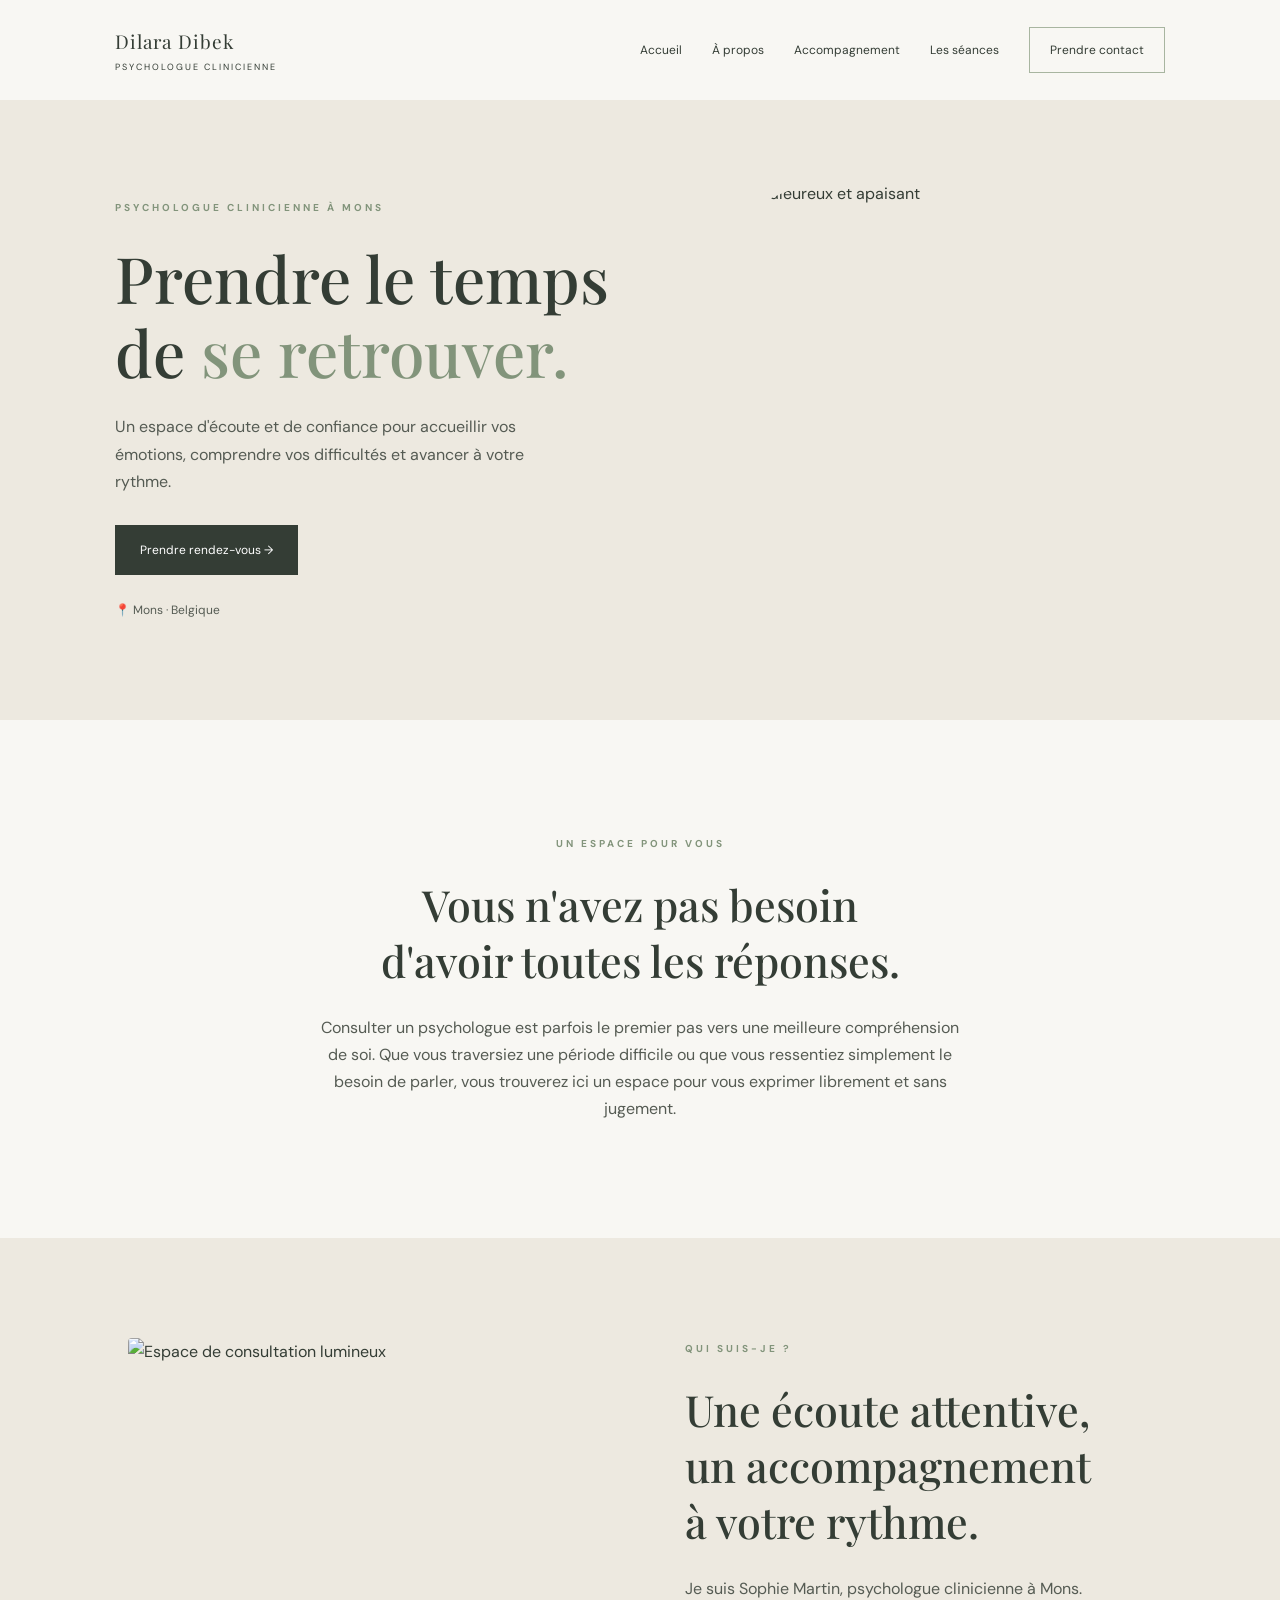
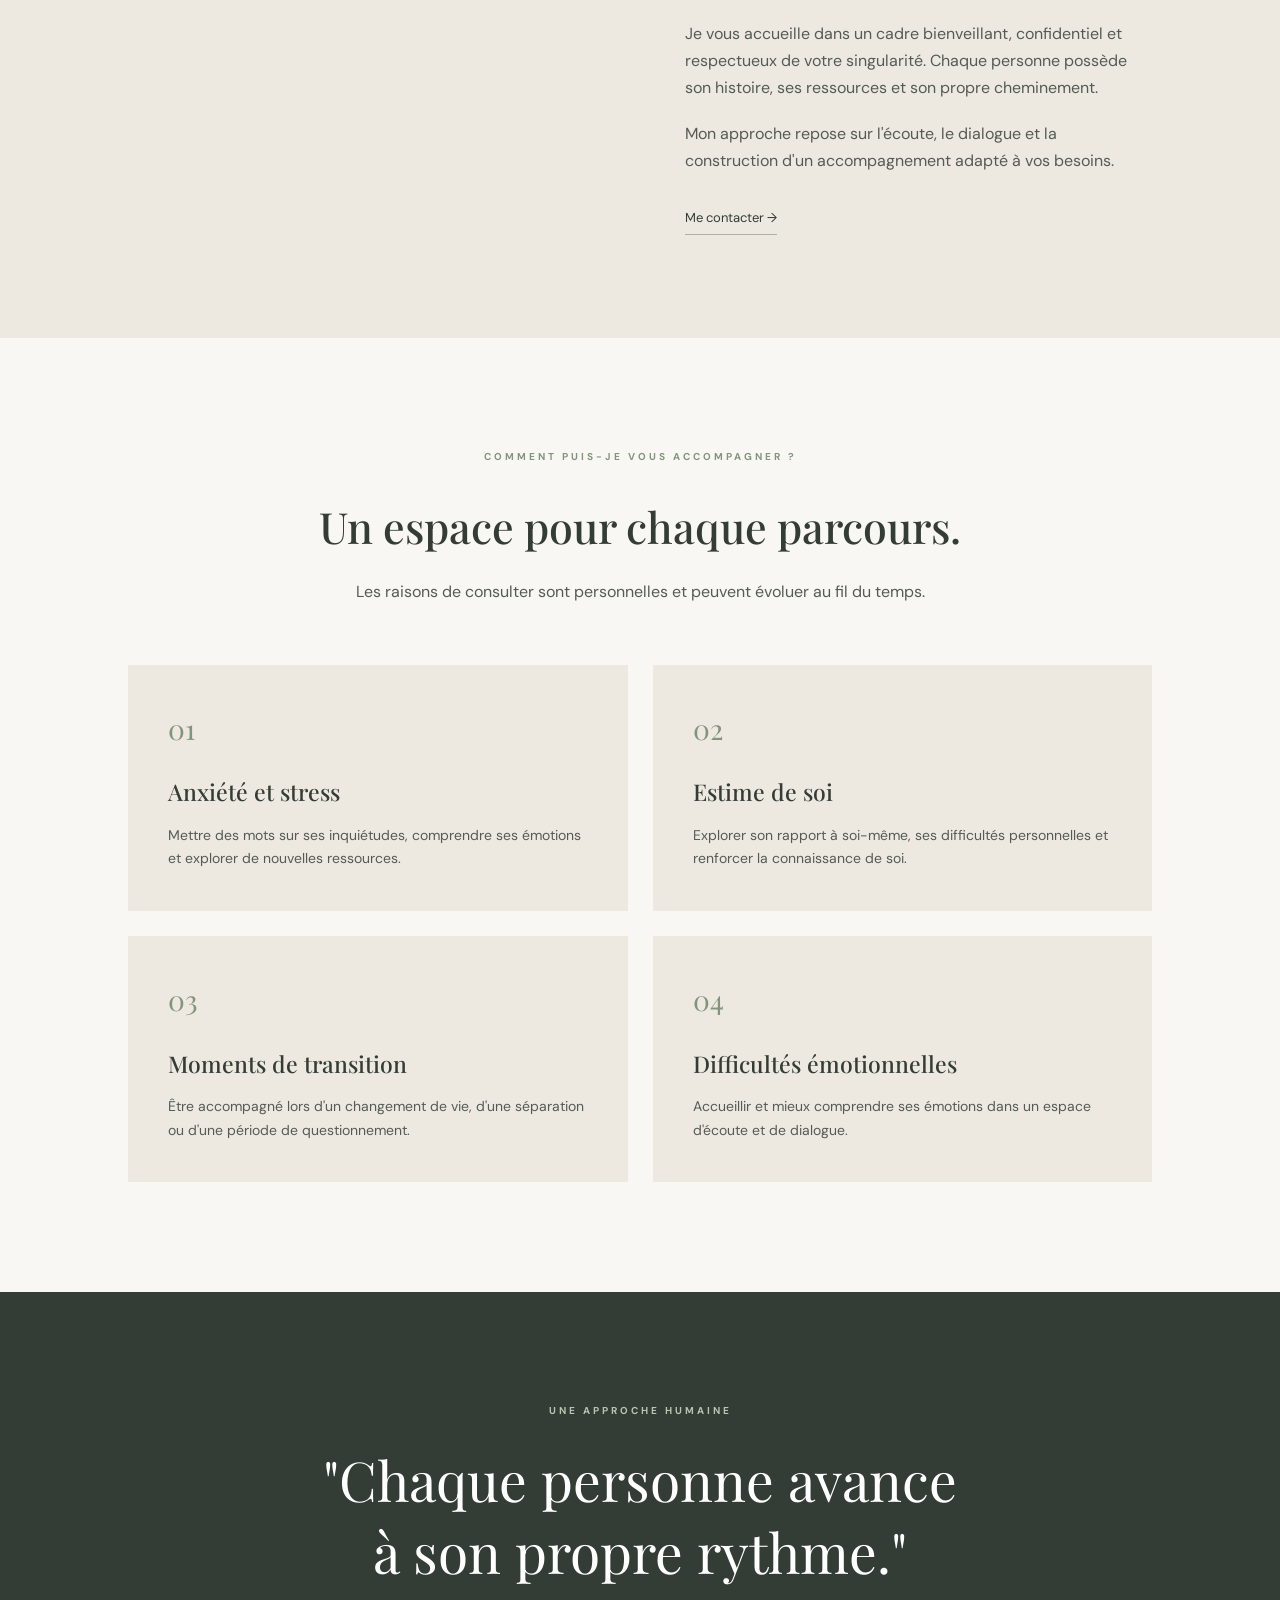
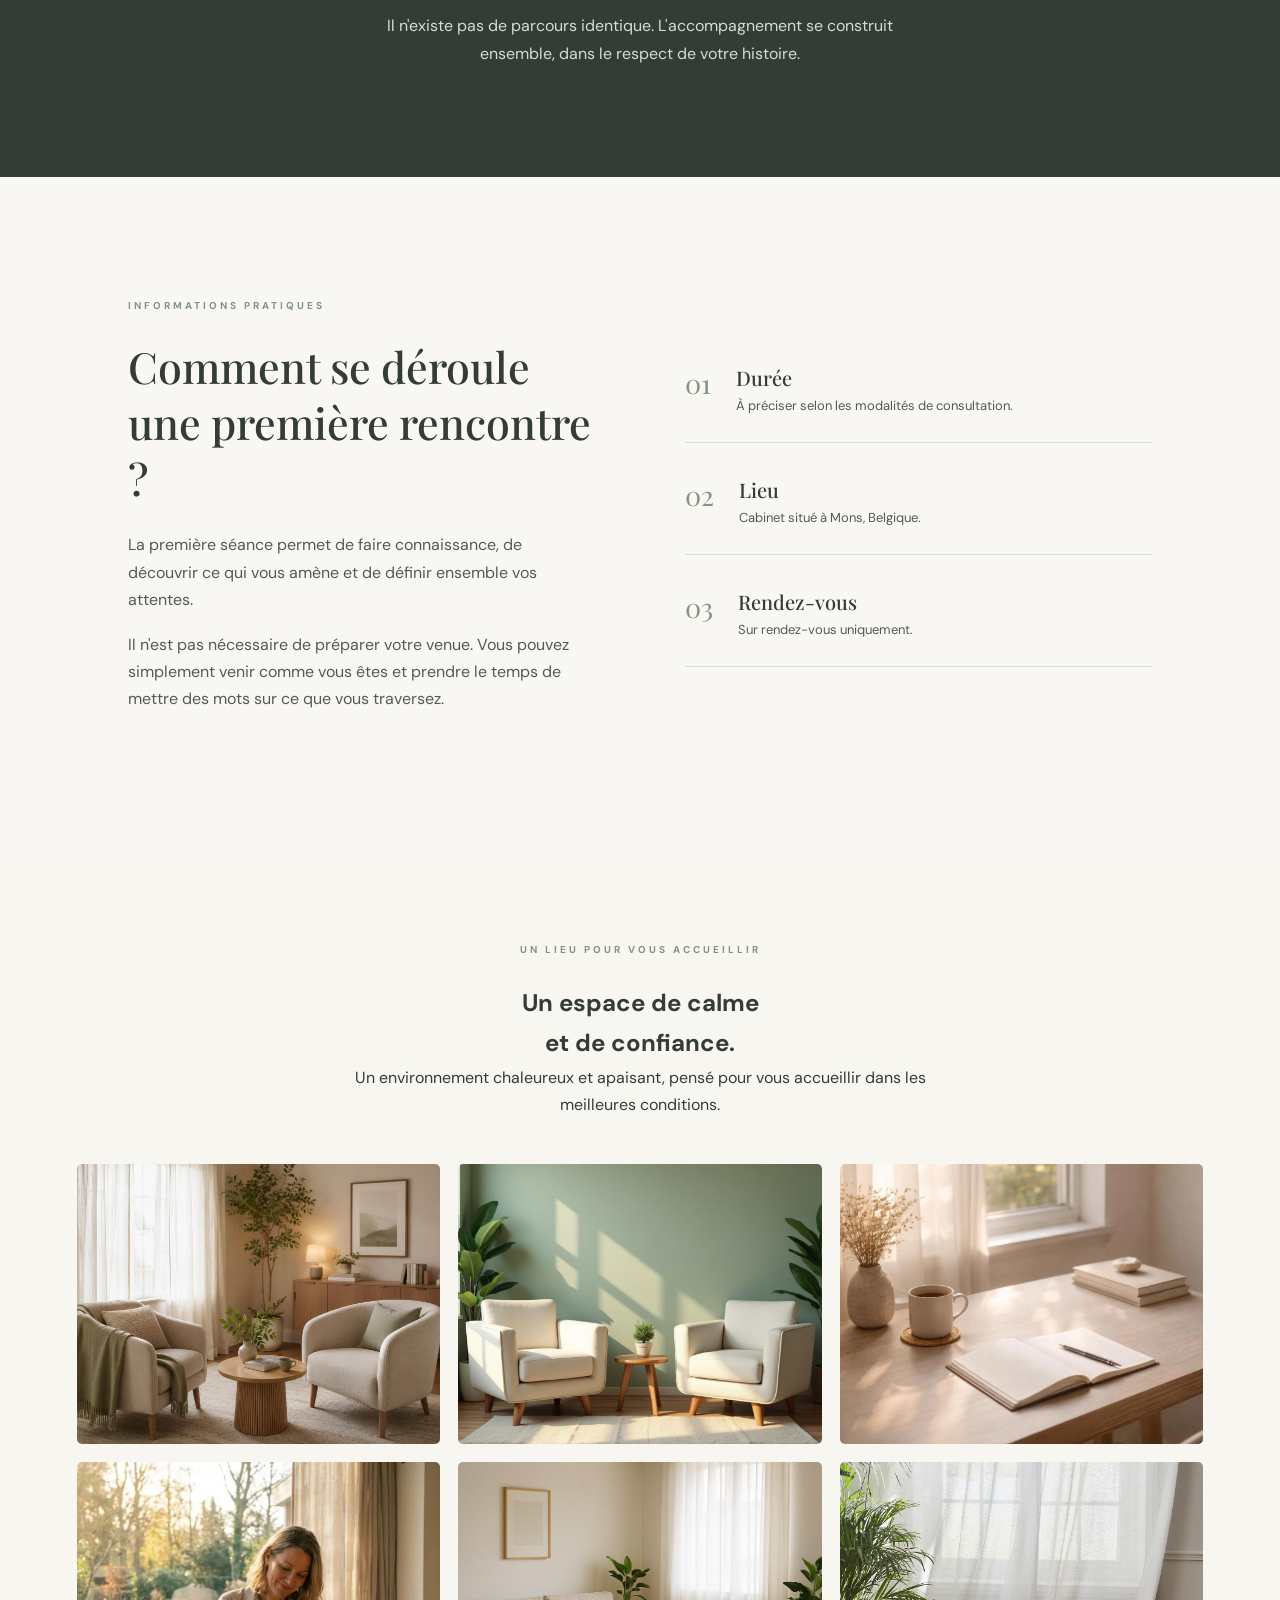
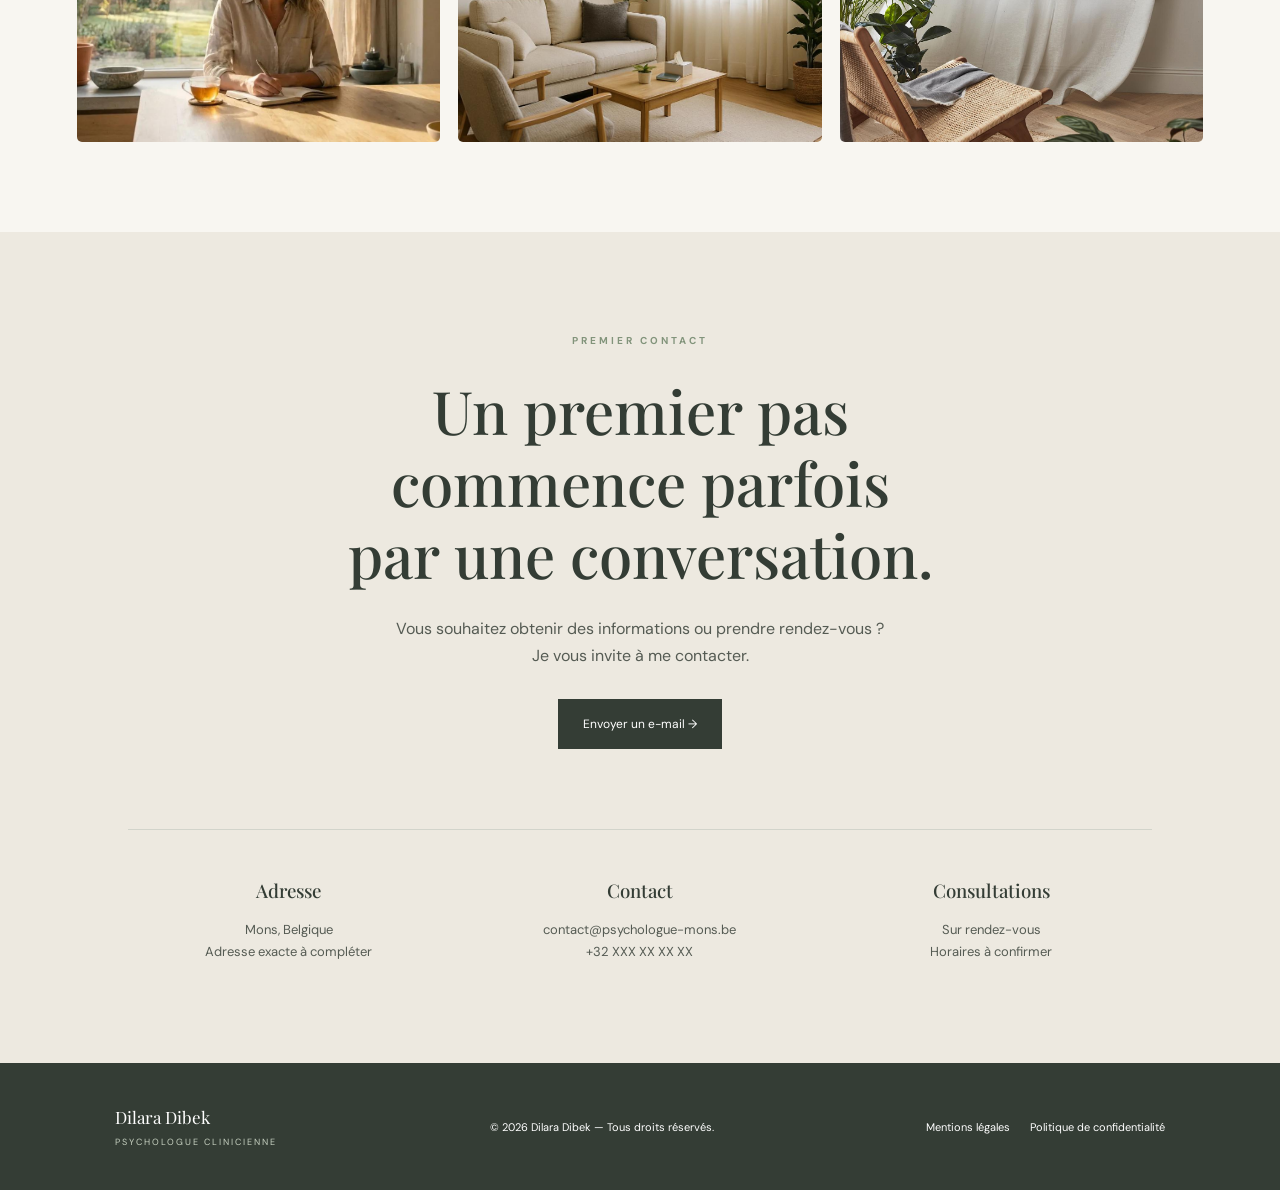
==== index.html @ 0c6821b8 "Add files via upload" ====
<!DOCTYPE html>
<html lang="fr">
<head>
    <meta charset="UTF-8">
    <meta name="viewport" content="width=device-width, initial-scale=1.0">

    <title> Dilara Dibek| Psychologue clinicienne à Mons</title>
    <meta name="description" content="Psychologue clinicienne à Mons. Un espace d'écoute, de soutien et d'accompagnement psychologique dans un cadre bienveillant.">

    <link rel="stylesheet" href="style.css">

    <link href="https://fonts.googleapis.com/css2?family=DM+Sans:wght@400;500;600;700&family=Playfair+Display:wght@400;500;600&display=swap" rel="stylesheet">
</head>

<body>

<header class="header">
    <a href="#accueil" class="logo">
        Dilara Dibek 
        <span>PSYCHOLOGUE CLINICIENNE</span>
    </a>

    <nav>
        <a href="#accueil">Accueil</a>
        <a href="apropos.html">À propos</a>
        <a href="#accompagnement">Accompagnement</a>
        <a href="#seances">Les séances</a>
        <a href="#contact" class="nav-button">Prendre contact</a>
    </nav>
</header>

<main>

<!-- ACCUEIL -->

<section class="hero" id="accueil">

    <div class="hero-text">
        <p class="eyebrow">PSYCHOLOGUE CLINICIENNE À MONS</p>

        <h1>Prendre le temps<br>
        de <span>se retrouver.</span></h1>

        <p class="hero-description">
            Un espace d'écoute et de confiance pour accueillir
            vos émotions, comprendre vos difficultés et avancer
            à votre rythme.
        </p>

        <a href="#contact" class="button">
            Prendre rendez-vous →
        </a>

        <p class="location">📍 Mons · Belgique</p>
    </div>

    <div class="hero-image">
        <img
        src="https://images.unsplash.com/photo-1600210492486-724fe5c67fb0?w=1200"
        alt="Intérieur chaleureux et apaisant">
    </div>

</section>

<!-- INTRODUCTION -->

<section class="welcome">

    <p class="eyebrow">UN ESPACE POUR VOUS</p>

    <h2>Vous n'avez pas besoin<br>
    d'avoir toutes les réponses.</h2>

    <p>
        Consulter un psychologue est parfois le premier pas
        vers une meilleure compréhension de soi.
        Que vous traversiez une période difficile ou que
        vous ressentiez simplement le besoin de parler,
        vous trouverez ici un espace pour vous exprimer
        librement et sans jugement.
    </p>

</section>

<!-- A PROPOS -->

<section class="about" id="apropos">

    <div class="about-image">
        <img
        src="https://images.unsplash.com/photo-1600607687939-ce8a6c25118c?w=1000"
        alt="Espace de consultation lumineux">
    </div>

    <div class="about-text">

        <p class="eyebrow">QUI SUIS-JE ?</p>

        <h2>Une écoute attentive,<br>
        un accompagnement<br>
        à votre rythme.</h2>

        <p>
            Je suis Sophie Martin, psychologue clinicienne
            à Mons.
        </p>

        <p>
            Je vous accueille dans un cadre bienveillant,
            confidentiel et respectueux de votre singularité.
            Chaque personne possède son histoire, ses
            ressources et son propre cheminement.
        </p>

        <p>
            Mon approche repose sur l'écoute, le dialogue
            et la construction d'un accompagnement adapté
            à vos besoins.
        </p>

        <a href="#contact" class="text-link">
            Me contacter →
        </a>

    </div>

</section>




<!-- ACCOMPAGNEMENT -->

<section class="services" id="accompagnement">

    <div class="section-heading">

        <p class="eyebrow">COMMENT PUIS-JE VOUS ACCOMPAGNER ?</p>

        <h2>Un espace pour chaque parcours.</h2>

        <p>
            Les raisons de consulter sont personnelles
            et peuvent évoluer au fil du temps.
        </p>

    </div>

    <div class="services-grid">

        <article class="service-card">
            <div class="service-number">01</div>
            <h3>Anxiété et stress</h3>
            <p>
                Mettre des mots sur ses inquiétudes,
                comprendre ses émotions et explorer
                de nouvelles ressources.
            </p>
        </article>

        <article class="service-card">
            <div class="service-number">02</div>
            <h3>Estime de soi</h3>
            <p>
                Explorer son rapport à soi-même,
                ses difficultés personnelles et
                renforcer la connaissance de soi.
            </p>
        </article>

        <article class="service-card">
            <div class="service-number">03</div>
            <h3>Moments de transition</h3>
            <p>
                Être accompagné lors d'un changement
                de vie, d'une séparation ou d'une
                période de questionnement.
            </p>
        </article>

        <article class="service-card">
            <div class="service-number">04</div>
            <h3>Difficultés émotionnelles</h3>
            <p>
                Accueillir et mieux comprendre
                ses émotions dans un espace
                d'écoute et de dialogue.
            </p>
        </article>

    </div>

</section>

<!-- PHILOSOPHIE -->

<section class="quote">

    <p class="eyebrow">UNE APPROCHE HUMAINE</p>

    <h2>
        "Chaque personne avance<br>
        à son propre rythme."
    </h2>

    <p>
        Il n'existe pas de parcours identique.
        L'accompagnement se construit ensemble,
        dans le respect de votre histoire.
    </p>

</section>

<!-- SEANCES -->

<section class="sessions" id="seances">

    <div class="sessions-text">

        <p class="eyebrow">INFORMATIONS PRATIQUES</p>

        <h2>Comment se déroule<br>
        une première rencontre ?</h2>

        <p>
            La première séance permet de faire connaissance,
            de découvrir ce qui vous amène et de définir
            ensemble vos attentes.
        </p>

        <p>
            Il n'est pas nécessaire de préparer votre venue.
            Vous pouvez simplement venir comme vous êtes
            et prendre le temps de mettre des mots sur
            ce que vous traversez.
        </p>

    </div>

    <div class="session-details">

        <div class="detail">
            <span>01</span>
            <div>
                <h3>Durée</h3>
                <p>À préciser selon les modalités de consultation.</p>
            </div>
        </div>

        <div class="detail">
            <span>02</span>
            <div>
                <h3>Lieu</h3>
                <p>Cabinet situé à Mons, Belgique.</p>
            </div>
        </div>

        <div class="detail">
            <span>03</span>
            <div>
                <h3>Rendez-vous</h3>
                <p>Sur rendez-vous uniquement.</p>
            </div>
        </div>

    </div>

</section>




<!-- GALERIE PHOTOS -->

<section class="gallery" id="galerie">

    <div class="gallery-heading">
        <p class="eyebrow">UN LIEU POUR VOUS ACCUEILLIR</p>

        <h2>Un espace de calme<br>et de confiance.</h2>

        <p>
            Un environnement chaleureux et apaisant,
            pensé pour vous accueillir dans les meilleures conditions.
        </p>
    </div>

    <div class="gallery-grid">

        <div class="gallery-item">
            <img src="galerie-cabinet.jpeg"
                 alt="Cabinet de consultation chaleureux">
        </div>

        <div class="gallery-item">
            <img src="galerie-fauteuil.jpeg"
                 alt="Fauteuils dans un espace de détente">
        </div>

        <div class="gallery-item">
            <img src="galerie-carnet.jpeg"
                 alt="Carnet et tasse sur un bureau">
        </div>

        <div class="gallery-item">
            <img src="galerie-introspection.jpeg"
                 alt="Moment de réflexion personnelle">
        </div>

        <div class="gallery-item">
            <img src="galerie-accueil.jpeg"
                 alt="Espace d'accueil lumineux">
        </div>

        <div class="gallery-item">
            <img src="galerie-serenite.jpeg"
                 alt="Espace apaisant avec lumière naturelle">
        </div>

    </div>

</section>

<!-- FIN GALERIE PHOTOS -->



<!-- CONTACT -->

<section class="contact" id="contact">

    <p class="eyebrow">PREMIER CONTACT</p>

    <h2>Un premier pas<br>
    commence parfois<br>
    par une conversation.</h2>

    <p>
        Vous souhaitez obtenir des informations
        ou prendre rendez-vous ?
        Je vous invite à me contacter.
    </p>

    <a href="mailto:contact@psychologue-mons.be"
       class="button">
        Envoyer un e-mail →
    </a>

    <div class="contact-infos">

        <div>
            <h3>Adresse</h3>
            <p>Mons, Belgique</p>
            <p>Adresse exacte à compléter</p>
        </div>

        <div>
            <h3>Contact</h3>
            <p>contact@psychologue-mons.be</p>
            <p>+32 XXX XX XX XX</p>
        </div>

        <div>
            <h3>Consultations</h3>
            <p>Sur rendez-vous</p>
            <p>Horaires à confirmer</p>
        </div>

    </div>

</section>

</main>

<footer>

    <div class="footer-logo">
        Dilara Dibek
        <span>PSYCHOLOGUE CLINICIENNE</span>
    </div>

    <p>
        © 2026 Dilara Dibek — Tous droits réservés.
    </p>

    <div class="footer-links">
        <a href="#">Mentions légales</a>
        <a href="#">Politique de confidentialité</a>
    </div>

</footer>

</body>
</html>
---- style.css ----
/* =========================
   VARIABLES ET RESET
========================= */

:root {
    --beige: #EDE9E0;
    --cream: #F8F7F3;
    --sage: #A8B5A0;
    --dark-green: #343D35;
    --text: #555B53;
    --white: #FFFFFF;
}

* {
    margin: 0;
    padding: 0;
    box-sizing: border-box;
}

html {
    scroll-behavior: smooth;
}

body {
    font-family: 'DM Sans', sans-serif;
    background: var(--cream);
    color: var(--dark-green);
    line-height: 1.7;
}

img {
    display: block;
    width: 100%;
    object-fit: cover;
}

a {
    text-decoration: none;
}

/* =========================
   HEADER
========================= */

.header {
    height: 100px;
    padding: 0 9%;
    display: flex;
    justify-content: space-between;
    align-items: center;
    background: var(--cream);
}

.logo {
    font-family: 'Playfair Display', serif;
    font-size: 19px;
    color: var(--dark-green);
    letter-spacing: 1px;
}

.logo span,
.footer-logo span {
    display: block;
    font-family: 'DM Sans', sans-serif;
    font-size: 9px;
    letter-spacing: 2px;
    margin-top: 3px;
}

nav {
    display: flex;
    align-items: center;
    gap: 30px;
}

nav a {
    font-size: 12px;
    color: var(--dark-green);
    transition: .3s;
}

nav a:hover {
    color: #82947B;
}

.nav-button {
    border: 1px solid var(--sage);
    padding: 12px 20px;
}

.nav-button:hover {
    background: var(--sage);
    color: white;
}

/* =========================
   HERO
========================= */

.hero {
    min-height: 620px;
    display: grid;
    grid-template-columns: 1fr 1fr;
    align-items: center;
    padding: 65px 9%;
    gap: 60px;
    background: var(--beige);
}

.hero-text {
    max-width: 570px;
}

.eyebrow {
    font-size: 10px;
    font-weight: 700;
    letter-spacing: 3px;
    color: #82947B;
    margin-bottom: 25px;
}

.hero h1 {
    font-family: 'Playfair Display', serif;
    font-size: clamp(45px, 5vw, 68px);
    font-weight: 500;
    line-height: 1.15;
    margin-bottom: 25px;
}

.hero h1 span {
    color: #82947B;
}

.hero-description {
    color: var(--text);
    max-width: 450px;
    margin-bottom: 30px;
}

.button {
    display: inline-block;
    background: var(--dark-green);
    color: white;
    padding: 15px 25px;
    font-size: 12px;
    transition: .3s;
}

.button:hover {
    background: #82947B;
    transform: translateY(-2px);
}

.location {
    font-size: 12px;
    color: var(--text);
    margin-top: 25px;
}

.hero-image img {
    height: 460px;
    border-radius: 180px 180px 0 0;
}

/* =========================
   WELCOME
========================= */

.welcome {
    text-align: center;
    padding: 115px 15%;
}

.welcome h2,
.about h2,
.sessions h2 {
    font-family: 'Playfair Display', serif;
    font-size: 43px;
    line-height: 1.3;
    font-weight: 500;
    margin-bottom: 25px;
}

.welcome > p:last-child {
    max-width: 650px;
    margin: auto;
    color: var(--text);
}

/* =========================
   ABOUT
========================= */

.about {
    display: grid;
    grid-template-columns: 1fr 1fr;
    gap: 90px;
    align-items: center;
    padding: 100px 10%;
    background: var(--beige);
}

.about-image img {
    height: 500px;
    border-radius: 4px;
}

.about-text p:not(.eyebrow) {
    color: var(--text);
    margin-bottom: 18px;
}

.text-link {
    display: inline-block;
    margin-top: 15px;
    color: var(--dark-green);
    border-bottom: 1px solid var(--sage);
    padding-bottom: 5px;
    font-size: 13px;
}

/* =========================
   SERVICES
========================= */

.services {
    padding: 110px 10%;
}

.section-heading {
    text-align: center;
    margin-bottom: 60px;
}

.section-heading h2 {
    font-family: 'Playfair Display', serif;
    font-size: 43px;
    font-weight: 500;
    margin-bottom: 15px;
}

.section-heading > p:last-child {
    color: var(--text);
}

.services-grid {
    display: grid;
    grid-template-columns: repeat(2, 1fr);
    gap: 25px;
}

.service-card {
    padding: 40px;
    background: var(--beige);
    transition: .3s;
}

.service-card:hover {
    transform: translateY(-5px);
    background: #E4E9DF;
}

.service-number {
    font-family: 'Playfair Display', serif;
    color: #82947B;
    font-size: 28px;
    margin-bottom: 20px;
}

.service-card h3 {
    font-family: 'Playfair Display', serif;
    font-size: 23px;
    font-weight: 500;
    margin-bottom: 12px;
}

.service-card p {
    font-size: 14px;
    color: var(--text);
}

/* =========================
   CITATION
========================= */

.quote {
    padding: 110px 10%;
    background: var(--dark-green);
    color: white;
    text-align: center;
}

.quote .eyebrow {
    color: #B8C6B0;
}

.quote h2 {
    font-family: 'Playfair Display', serif;
    font-size: clamp(35px, 5vw, 55px);
    font-weight: 400;
    line-height: 1.3;
    margin-bottom: 25px;
}

.quote p:last-child {
    color: #D5DDD1;
    max-width: 550px;
    margin: auto;
}

/* =========================
   SESSIONS
========================= */

.sessions {
    display: grid;
    grid-template-columns: 1fr 1fr;
    gap: 90px;
    padding: 120px 10%;
    align-items: center;
}

.sessions-text p:not(.eyebrow) {
    color: var(--text);
    margin-bottom: 18px;
}

.session-details {
    display: flex;
    flex-direction: column;
    gap: 30px;
}

.detail {
    display: flex;
    gap: 25px;
    padding-bottom: 25px;
    border-bottom: 1px solid #DADDD4;
}

.detail span {
    font-family: 'Playfair Display', serif;
    color: #82947B;
    font-size: 27px;
}

.detail h3 {
    font-family: 'Playfair Display', serif;
    font-size: 20px;
    font-weight: 500;
}

.detail p {
    font-size: 13px;
    color: var(--text);
}

/* =========================
   CONTACT
========================= */

.contact {
    background: var(--beige);
    text-align: center;
    padding: 100px 10%;
}

.contact h2 {
    font-family: 'Playfair Display', serif;
    font-size: clamp(42px, 5vw, 60px);
    font-weight: 500;
    line-height: 1.2;
    margin-bottom: 25px;
}

.contact > p:not(.eyebrow) {
    color: var(--text);
    max-width: 500px;
    margin: 0 auto 30px;
}

.contact-infos {
    display: grid;
    grid-template-columns: repeat(3, 1fr);
    gap: 30px;
    margin-top: 80px;
    padding-top: 45px;
    border-top: 1px solid #D2D4CB;
}

.contact-infos h3 {
    font-family: 'Playfair Display', serif;
    font-weight: 500;
    margin-bottom: 12px;
}

.contact-infos p {
    font-size: 13px;
    color: var(--text);
}

/* =========================
   FOOTER
========================= */

footer {
    padding: 40px 9%;
    display: flex;
    justify-content: space-between;
    align-items: center;
    gap: 25px;
    background: var(--dark-green);
    color: white;
    font-size: 11px;
}

.footer-logo {
    font-family: 'Playfair Display', serif;
    font-size: 17px;
}

.footer-logo span {
    color: #C7D1C1;
}

.footer-links {
    display: flex;
    gap: 20px;
}

.footer-links a {
    color: white;
    font-size: 11px;
}

/* =========================
   RESPONSIVE
========================= */

@media (max-width: 900px) {

    .header {
        padding: 25px 5%;
        height: auto;
        flex-direction: column;
        gap: 25px;
    }

    nav {
        flex-wrap: wrap;
        justify-content: center;
        gap: 15px;
    }

    .hero {
        grid-template-columns: 1fr;
        padding: 70px 7%;
        gap: 40px;
    }

    .hero-image img {
        height: 380px;
    }

    .about,
    .sessions {
        grid-template-columns: 1fr;
        gap: 45px;
        padding: 75px 7%;
    }

    .about-image img {
        height: 380px;
    }

    .welcome,
    .services,
    .contact {
        padding: 75px 7%;
    }

    footer {
        flex-direction: column;
        text-align: center;
    }
}

@media (max-width: 550px) {

    .services-grid {
        grid-template-columns: 1fr;
    }

    .contact-infos {
        grid-template-columns: 1fr;
        gap: 35px;
    }

    .welcome h2,
    .about h2,
    .sessions h2,
    .section-heading h2 {
        font-size: 34px;
    }

    .hero h1 {
        font-size: 46px;
    }

    .quote {
        padding: 75px 7%;
    }

    .hero-image img {
        height: 300px;
    }
}


/* GALERIE PHOTOS */

.gallery {
    padding: 90px 6%;
    background-color: #f8f6f1;
}

.gallery-heading {
    text-align: center;
    max-width: 650px;
    margin: 0 auto 45px;
}

.gallery-grid {
    display: grid;
    grid-template-columns: repeat(3, 1fr);
    gap: 18px;
}

.gallery-item {
    width: 100%;
    height: 280px;
    overflow: hidden;
    border-radius: 5px;
}

.gallery-item img {
    width: 100%;
    height: 100%;
    display: block;
    object-fit: cover;
    object-position: center;
    transition: transform 0.4s ease;
}

.gallery-item img:hover {
    transform: scale(1.04);
}

/* TABLETTES */

@media (max-width: 900px) {
    .gallery-grid {
        grid-template-columns: repeat(2, 1fr);
    }

    .gallery-item {
        height: 240px;
    }
}

/* TELEPHONES */

@media (max-width: 600px) {
    .gallery-grid {
        grid-template-columns: 1fr;
    }

    .gallery-item {
        height: 260px;
    }
}
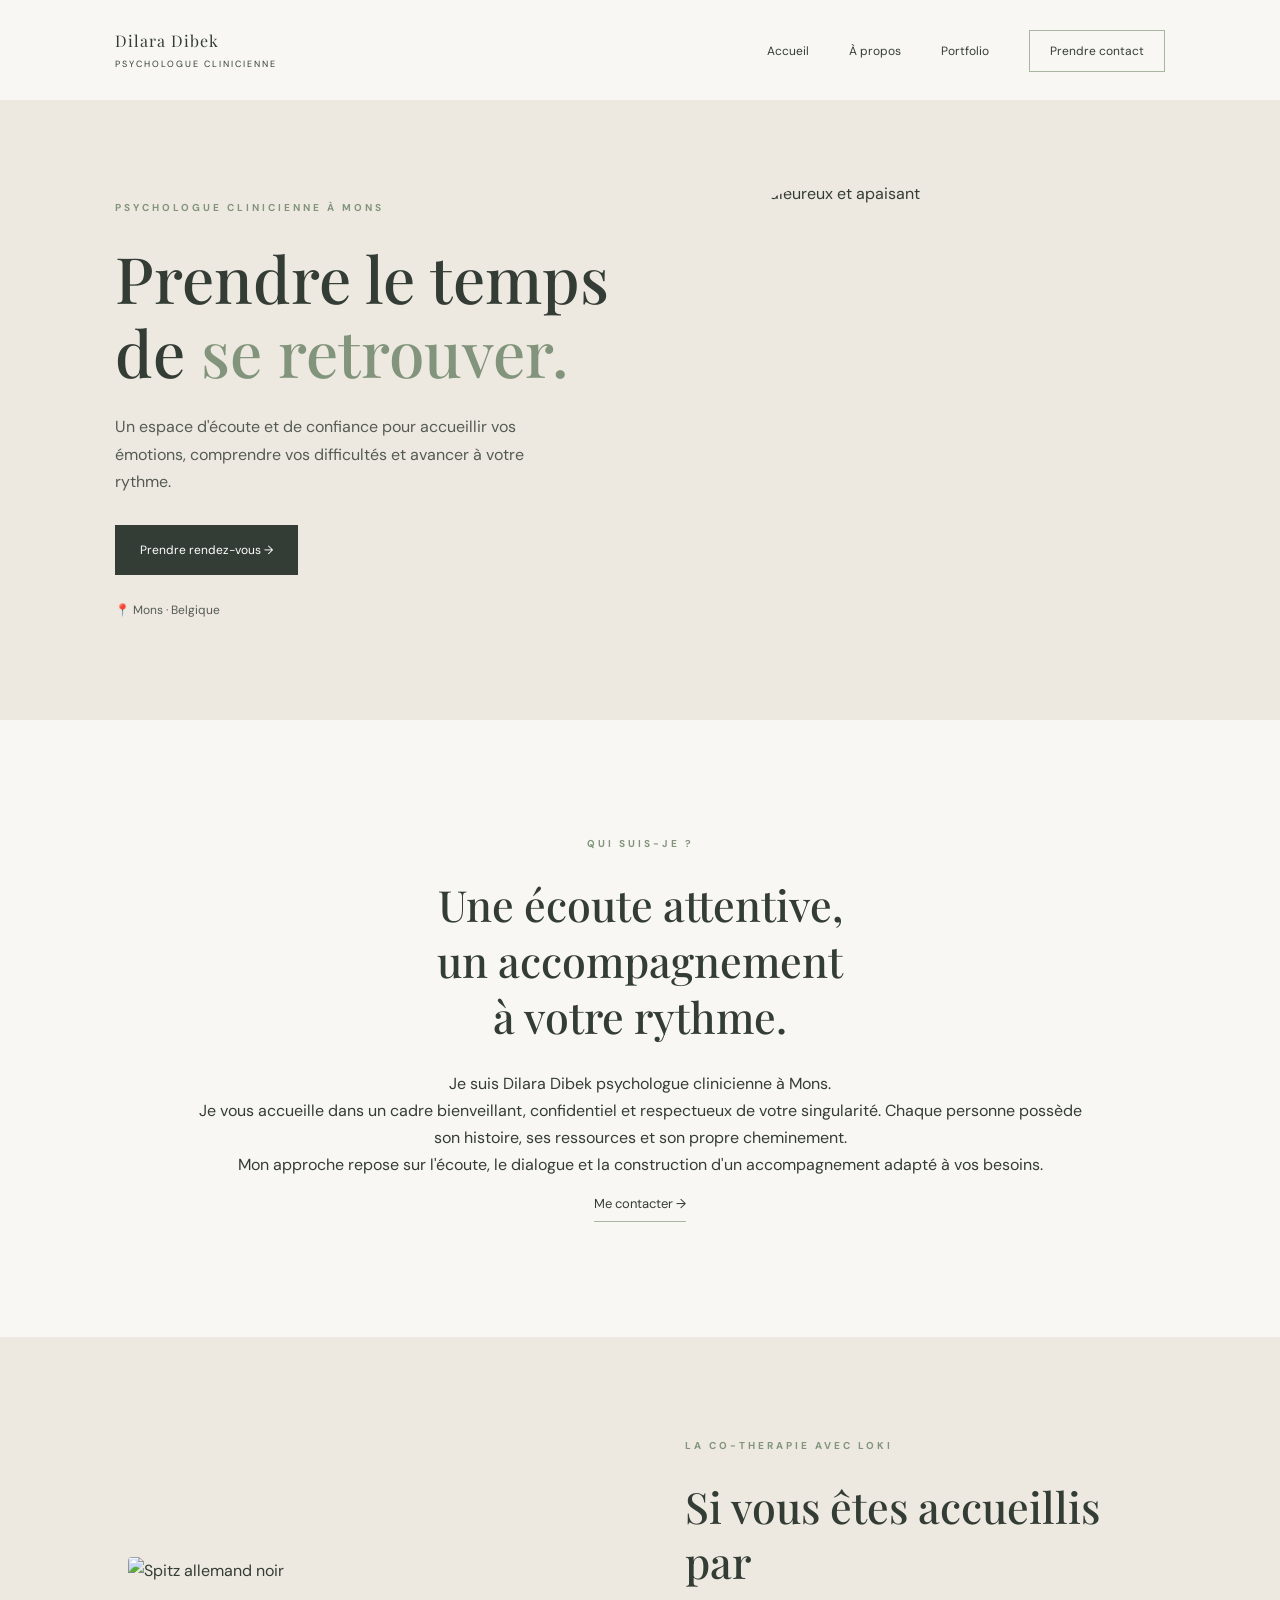
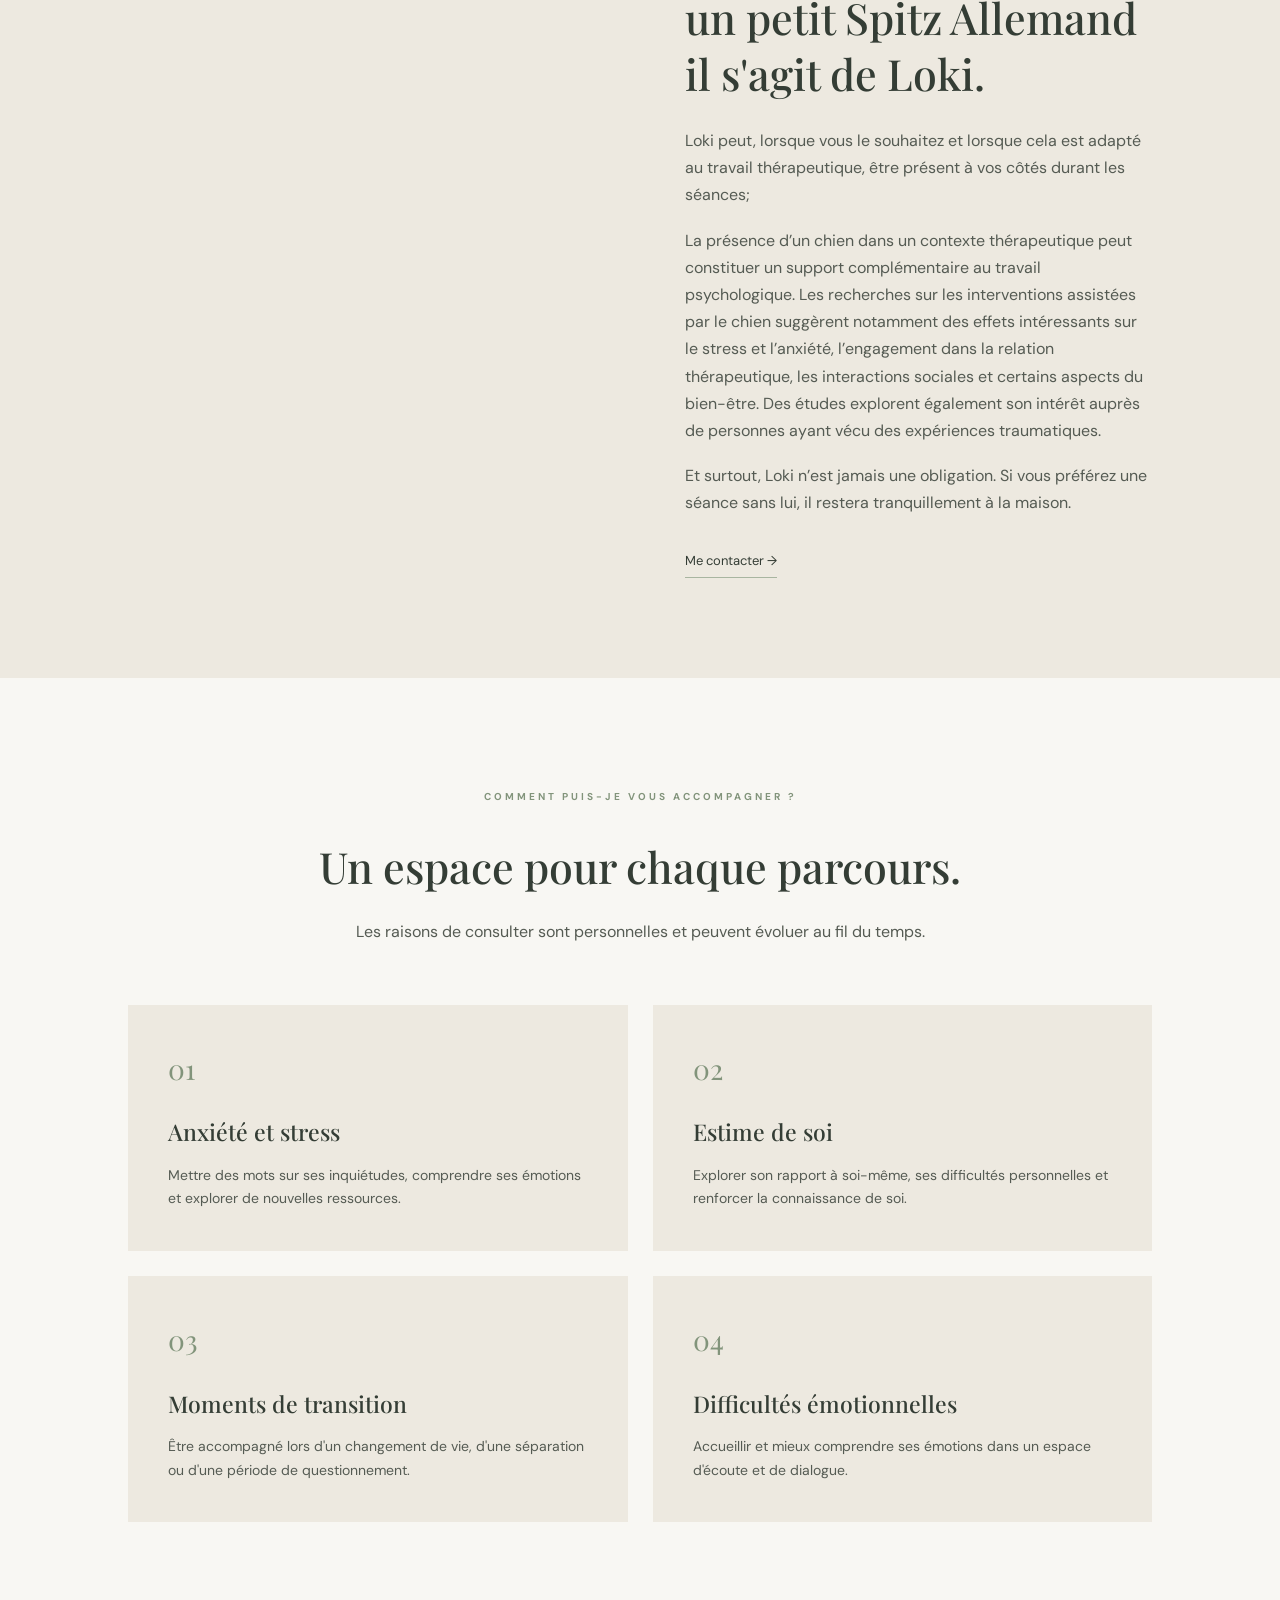
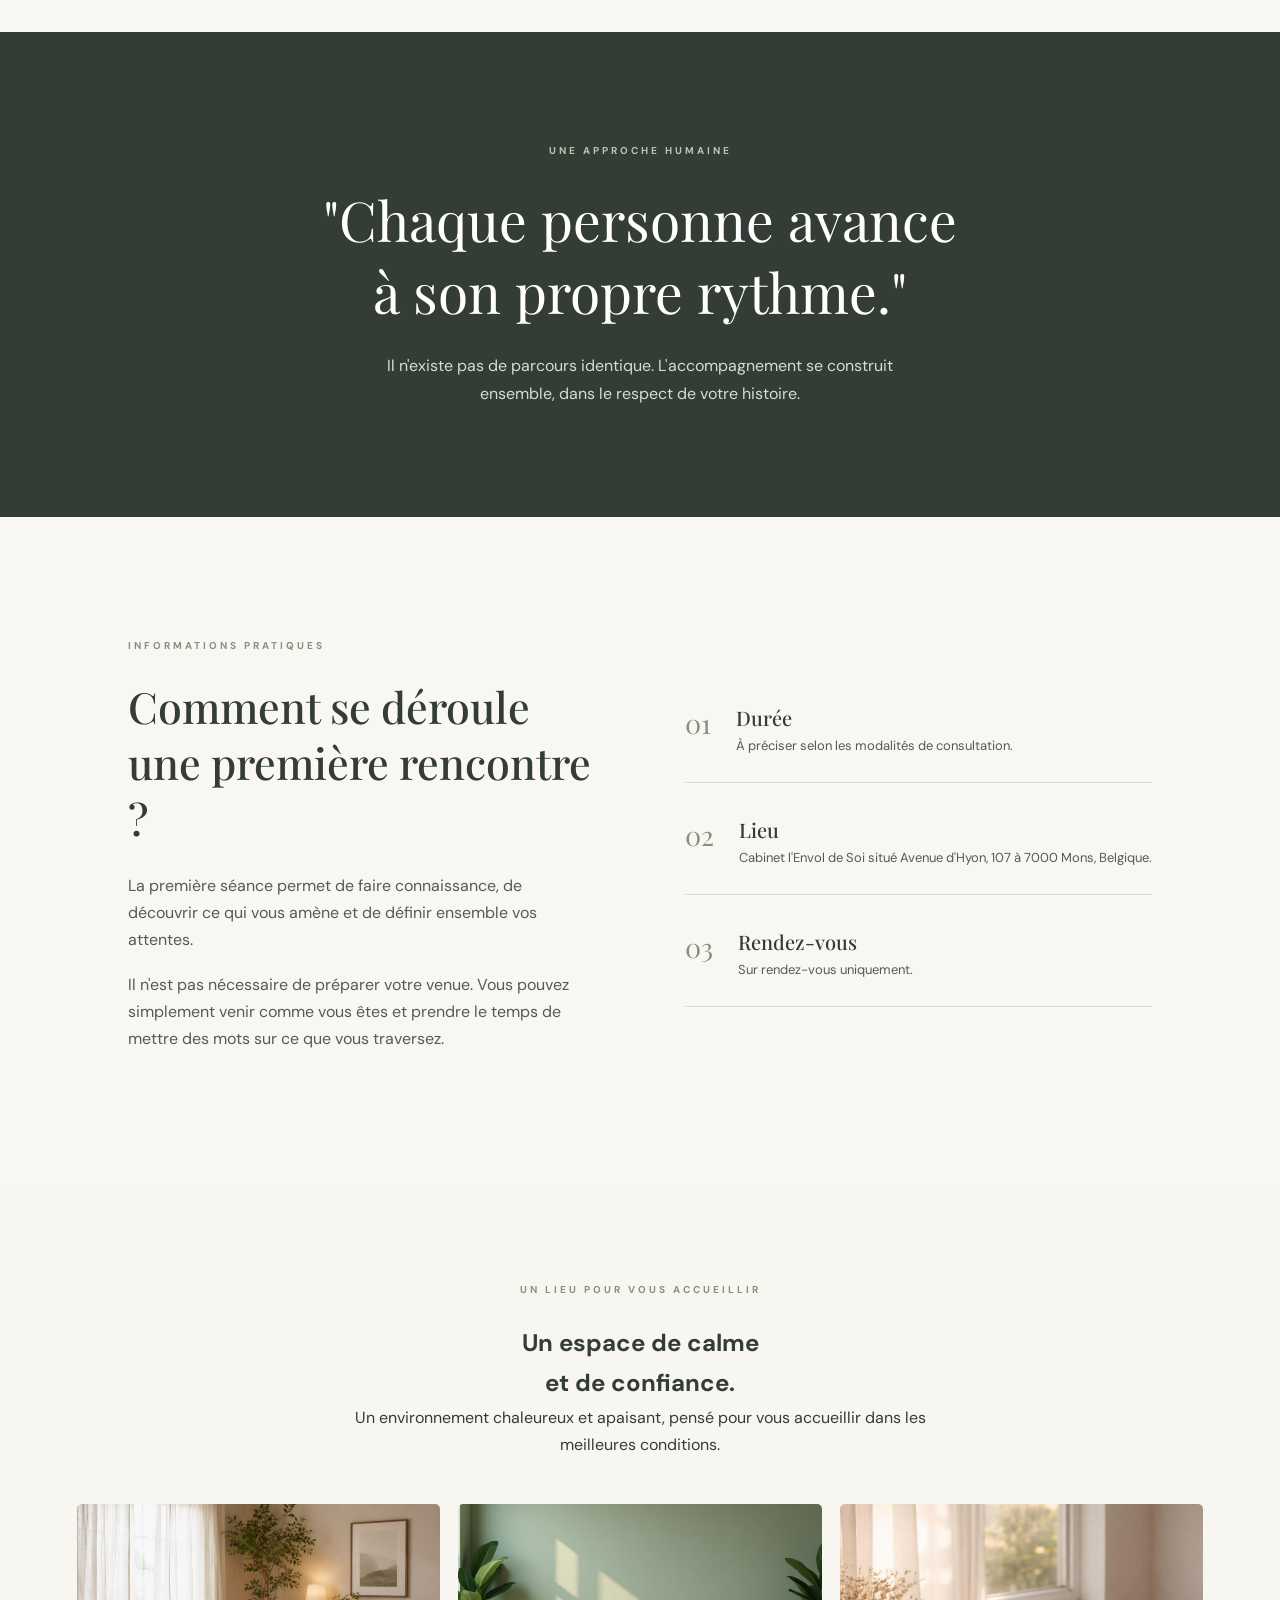
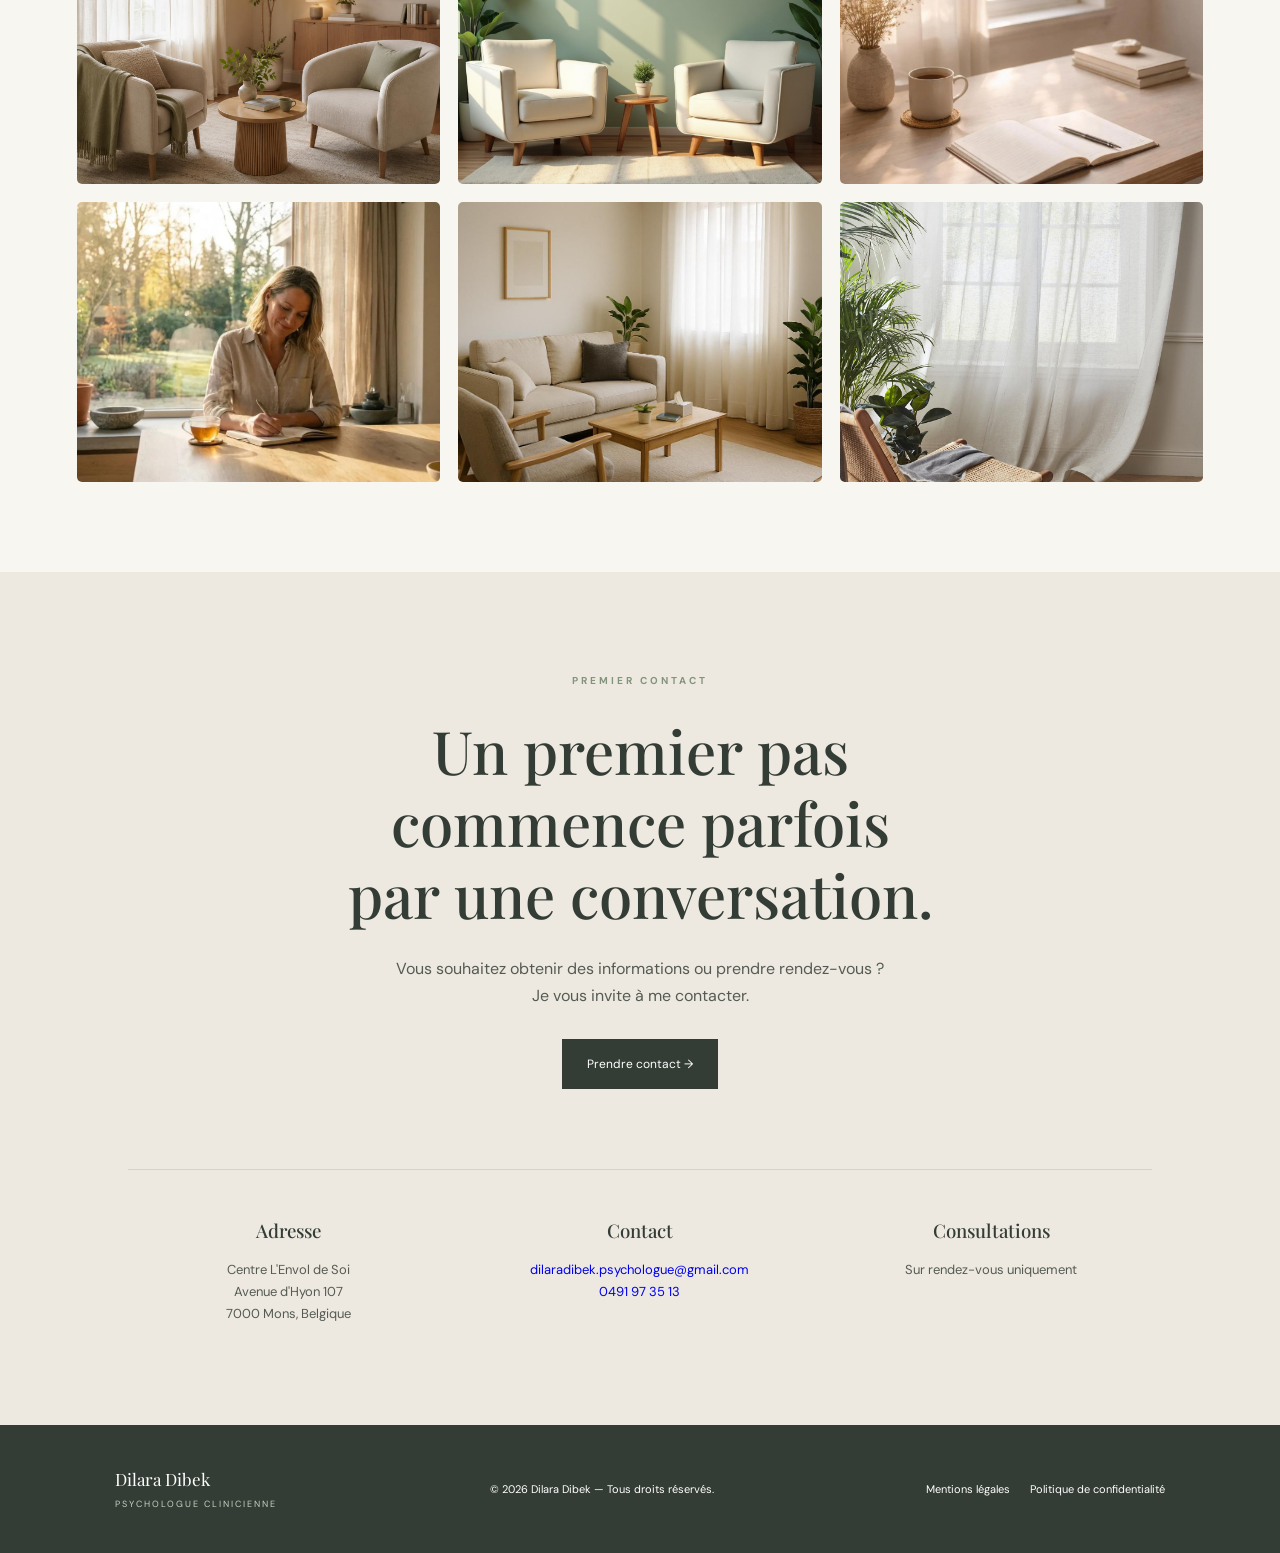
==== commit 1cd28256: "Add files via upload mise à jour du sie" ====
--- a/index.html
+++ b/index.html
@@ -22,12 +22,20 @@
     </a>
 
     <nav>
-        <a href="#accueil">Accueil</a>
-        <a href="apropos.html">À propos</a>
-        <a href="#accompagnement">Accompagnement</a>
-        <a href="#seances">Les séances</a>
-        <a href="#contact" class="nav-button">Prendre contact</a>
-    </nav>
+  <ul>
+    <li class="btn-deroulant">
+      <a href="#accueil">Accueil</a>
+      <ul class="sous-menu">
+        <li><a href="#accompagnement">Accompagnement</a></li>
+        <li><a href="#seances">Les séances</a></li>
+        <li><a href="#galerie">Le cabinet </a></li>
+      </ul>
+    </li>
+    <li><a href="apropos.html">À propos</a></li>
+    <li><a href="portfolio.html">Portfolio</a></li>
+    <li><a href="#contact" class="nav-button">Prendre contact</a></li>
+  </ul>
+</nav>
 </header>
 
 <main>
@@ -57,7 +65,7 @@
 
     <div class="hero-image">
         <img
-        src="https://images.unsplash.com/photo-1600210492486-724fe5c67fb0?w=1200"
+        src="cabinet1.JPG"
         alt="Intérieur chaleureux et apaisant">
     </div>
 
@@ -67,42 +75,16 @@
 
 <section class="welcome">
 
-    <p class="eyebrow">UN ESPACE POUR VOUS</p>
-
-    <h2>Vous n'avez pas besoin<br>
-    d'avoir toutes les réponses.</h2>
-
-    <p>
-        Consulter un psychologue est parfois le premier pas
-        vers une meilleure compréhension de soi.
-        Que vous traversiez une période difficile ou que
-        vous ressentiez simplement le besoin de parler,
-        vous trouverez ici un espace pour vous exprimer
-        librement et sans jugement.
-    </p>
-
-</section>
-
-<!-- A PROPOS -->
-
-<section class="about" id="apropos">
-
-    <div class="about-image">
-        <img
-        src="https://images.unsplash.com/photo-1600607687939-ce8a6c25118c?w=1000"
-        alt="Espace de consultation lumineux">
-    </div>
-
-    <div class="about-text">
-
-        <p class="eyebrow">QUI SUIS-JE ?</p>
-
-        <h2>Une écoute attentive,<br>
-        un accompagnement<br>
-        à votre rythme.</h2>
-
-        <p>
-            Je suis Sophie Martin, psychologue clinicienne
+    <p class="eyebrow">QUI SUIS-JE ? </p>
+
+    <h2> Une écoute attentive, <br>
+        un accompagnement <br>
+       à votre rythme.</h2>
+
+    
+
+        <p>
+            Je suis Dilara Dibek  psychologue clinicienne
             à Mons.
         </p>
 
@@ -118,6 +100,41 @@
             et la construction d'un accompagnement adapté
             à vos besoins.
         </p>
+
+        <a href="#contact" class="text-link">
+            Me contacter →
+        </a>
+    </p>
+
+</section>
+
+<!-- A PROPOS -->
+
+<section class="about" id="apropos">
+
+    <div class="about-image">
+        <img
+        src="loki.jpg"
+        alt="Spitz allemand noir">
+    </div>
+
+    <div class="about-text">
+
+        <p class="eyebrow"> LA CO-THERAPIE AVEC LOKI </p>
+
+        <h2>Si vous êtes accueillis par<br>
+        un petit Spitz Allemand <br> 
+        il s'agit de Loki.</h2>
+
+        <p>
+            Loki peut, lorsque vous le souhaitez et lorsque cela est adapté au travail thérapeutique, être présent à vos côtés durant les séances;
+        </p>
+
+        <p>
+            La présence d’un chien dans un contexte thérapeutique peut constituer un support complémentaire au travail psychologique. Les recherches sur les interventions assistées par le chien suggèrent notamment des effets intéressants sur le stress et l’anxiété, l’engagement dans la relation thérapeutique, les interactions sociales et certains aspects du bien-être. Des études explorent également son intérêt auprès de personnes ayant vécu des expériences traumatiques.
+        </p>
+
+        <p> Et surtout, Loki n’est jamais une obligation. Si vous préférez une séance sans lui, il restera tranquillement à la maison. </p>
 
         <a href="#contact" class="text-link">
             Me contacter →
@@ -252,7 +269,8 @@
             <span>02</span>
             <div>
                 <h3>Lieu</h3>
-                <p>Cabinet situé à Mons, Belgique.</p>
+                <p>Cabinet l'Envol de Soi situé Avenue d'Hyon, 107
+                 à 7000 Mons, Belgique.</p>
             </div>
         </div>
 
@@ -342,30 +360,35 @@
         Je vous invite à me contacter.
     </p>
 
-    <a href="mailto:contact@psychologue-mons.be"
-       class="button">
-        Envoyer un e-mail →
+    <a href="contact.html" class="button">
+    Prendre contact →
     </a>
 
     <div class="contact-infos">
 
         <div>
-            <h3>Adresse</h3>
-            <p>Mons, Belgique</p>
-            <p>Adresse exacte à compléter</p>
-        </div>
-
-        <div>
-            <h3>Contact</h3>
-            <p>contact@psychologue-mons.be</p>
-            <p>+32 XXX XX XX XX</p>
-        </div>
-
-        <div>
-            <h3>Consultations</h3>
-            <p>Sur rendez-vous</p>
-            <p>Horaires à confirmer</p>
-        </div>
+    <h3>Adresse</h3>
+    <p>Centre L'Envol de Soi</p>
+    <p>Avenue d'Hyon 107</p>
+    <p>7000 Mons, Belgique</p>
+</div>
+
+<div>
+    <h3>Contact</h3>
+    <p>
+        <a href="mailto:dilaradibek.psychologue@gmail.com">
+            dilaradibek.psychologue@gmail.com
+        </a>
+    </p>
+    <p>
+        <a href="tel:+32491973513">0491 97 35 13</a>
+    </p>
+</div>
+
+<div>
+    <h3>Consultations</h3>
+    <p>Sur rendez-vous uniquement</p>
+</div>
 
     </div>
 
@@ -390,7 +413,7 @@
     </div>
 
 </footer>
-
+<script src="contact.js" defer></script>
 </body>
 </html>
 
--- a/style.css
+++ b/style.css
@@ -54,8 +54,7 @@
 
 .logo {
     font-family: 'Playfair Display', serif;
-    font-size: 19px;
-    color: var(--dark-green);
+     color: var(--dark-green);
     letter-spacing: 1px;
 }
 
@@ -74,6 +73,10 @@
     gap: 30px;
 }
 
+nav ul { display: flex;
+gap: 40px ; 
+list-style: none ;
+} 
 nav a {
     font-size: 12px;
     color: var(--dark-green);
@@ -93,6 +96,26 @@
     background: var(--sage);
     color: white;
 }
+
+.btn-deroulant { position: relative;
+
+}
+
+.sous-menu { display:none; 
+flex-direction: column;background-color: #F8F7F3;
+min-width: 150px;
+position: absolute;
+top: 100%;
+left: 0;
+gap: 0;
+z-index: 10;
+padding: 5px;
+
+}
+.btn-deroulant:hover .sous-menu {  display: flex;
+
+}
+
 
 /* =========================
    HERO
@@ -549,7 +572,7 @@
     height: 100%;
     display: block;
     object-fit: cover;
-    object-position: center;
+    object-position: top;
     transition: transform 0.4s ease;
 }
 
@@ -582,3 +605,143 @@
 }
 
 
+/* =========================
+   PAGE CONTACT
+========================= */
+
+/* Organisation générale */
+
+.contact-content {
+    max-width: 1200px;
+    margin: 70px auto;
+    padding: 0 50px;
+
+    display: grid;
+    grid-template-columns: 1.3fr 0.7fr;
+    gap: 70px;
+    align-items: start;
+}
+
+.contact-form-area,
+.contact-sidebar {
+    min-width: 0;
+}
+
+/* Formulaire */
+
+.contact-form {
+    display: flex;
+    flex-direction: column;
+    gap: 23px;
+    width: 100%;
+}
+
+.form-group {
+    display: flex;
+    flex-direction: column;
+    gap: 9px;
+}
+
+.form-group label {
+    font-size: 13px;
+    font-weight: 600;
+    color: var(--dark-green);
+}
+
+.form-group input,
+.form-group textarea {
+    width: 100%;
+    padding: 15px;
+    border: 1px solid #DADDD4;
+    background: white;
+    color: var(--dark-green);
+    font-family: 'DM Sans', sans-serif;
+    font-size: 13px;
+    outline: none;
+    transition: .3s;
+}
+
+.form-group input:focus,
+.form-group textarea:focus {
+    border-color: var(--sage);
+}
+
+.form-group textarea {
+    resize: vertical;
+    min-height: 150px;
+}
+
+.form-group input::placeholder,
+.form-group textarea::placeholder {
+    color: #A0A39B;
+}
+
+.required-note,
+.privacy-note {
+    font-size: 11px;
+    color: var(--text);
+}
+
+.contact-form .button {
+    border: none;
+    cursor: pointer;
+    font-family: 'DM Sans', sans-serif;
+    align-self: flex-start;
+}
+
+/* Informations pratiques */
+
+.sidebar-detail {
+    display: flex;
+    gap: 20px;
+    margin-top: 35px;
+}
+
+.sidebar-detail span {
+    color: #82947B;
+    font-family: 'Playfair Display', serif;
+    font-size: 22px;
+}
+
+.sidebar-detail h3 {
+    font-family: 'Playfair Display', serif;
+    font-weight: 500;
+    margin-bottom: 8px;
+}
+
+.sidebar-detail p {
+    font-size: 13px;
+    color: var(--text);
+}
+
+.sidebar-detail a {
+    color: var(--text);
+    overflow-wrap: anywhere;
+}
+
+.sidebar-detail a:hover {
+    color: #82947B;
+}
+
+.sidebar-message {
+    margin-top: 40px;
+    padding: 25px;
+    background: var(--beige);
+    font-family: 'Playfair Display', serif;
+}
+
+/* Adaptation aux téléphones */
+
+@media (max-width: 768px) {
+
+    .contact-content {
+        grid-template-columns: 1fr;
+        padding: 0 25px;
+        gap: 50px;
+        margin: 45px auto;
+    }
+
+}
+
+
+
